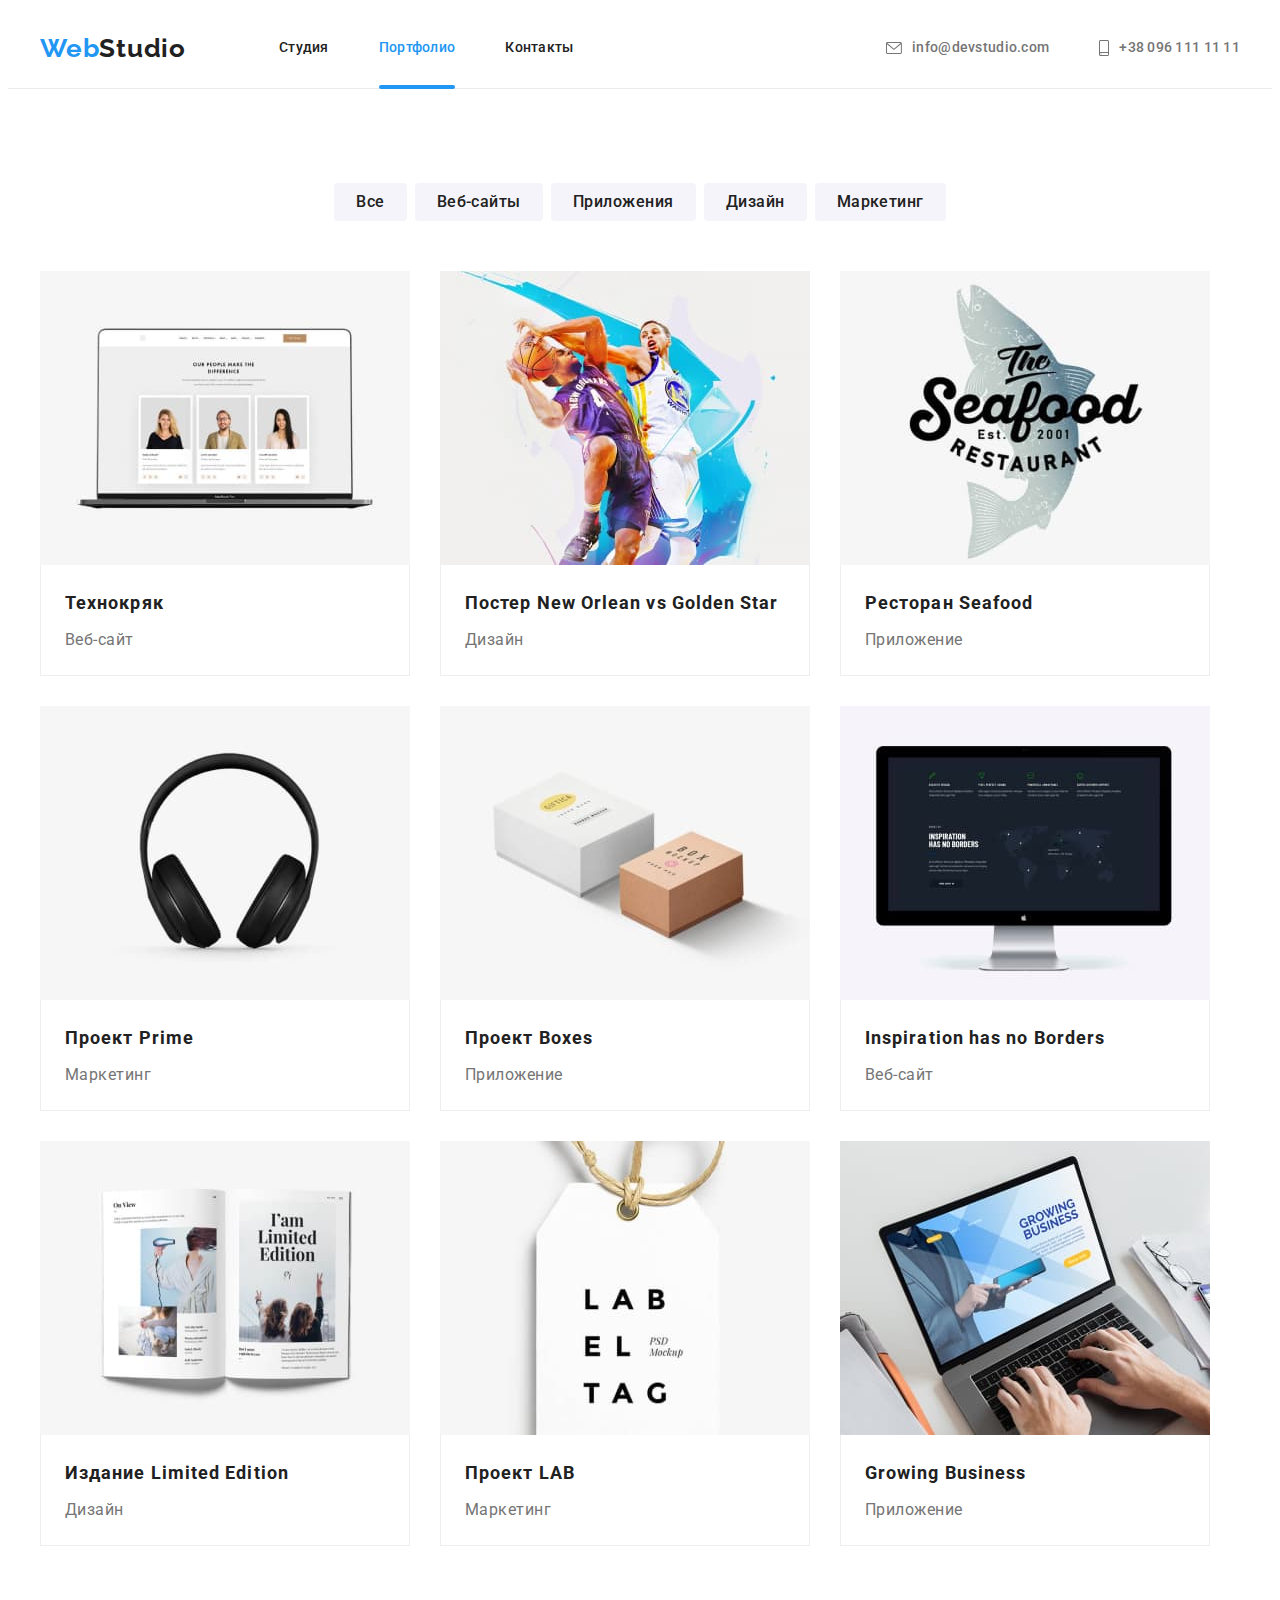
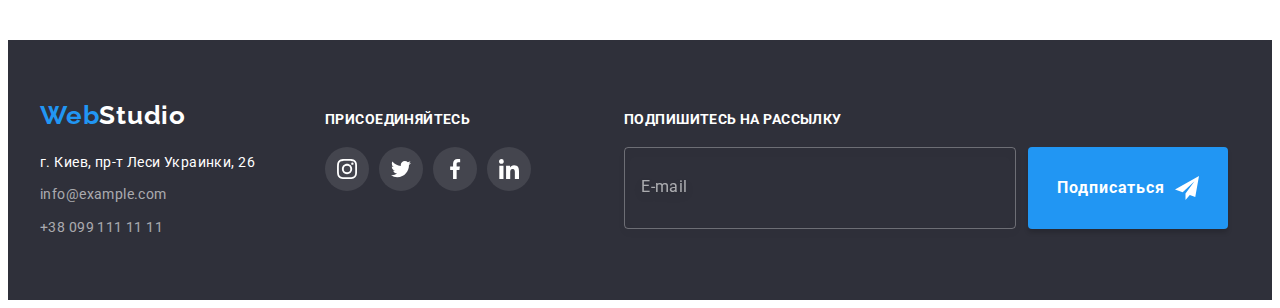
==== portfolio.html @ 4df00606 "скопировал файлы с прошлого проекта" ====
<!DOCTYPE html>
<html lang="ru">
  <head>
    <meta charset="UTF-8" />
    <meta http-equiv="X-UA-Compatible" content="IE=edge" />
    <meta name="viewport" content="width=device-width, initial-scale=1.0" />
    <title>Portfolio</title>
    <link rel="preconnect" href="https://fonts.googleapis.com" />
    <link rel="preconnect" href="https://fonts.gstatic.com" crossorigin />
    <link
      href="https://fonts.googleapis.com/css2?family=Raleway:wght@700&family=Roboto:wght@400;500;700;900&display=swap"
      rel="stylesheet"
    />
    <link
      rel="stylesheet"
      href="https://cdnjs.cloudflare.com/ajax/libs/modern-normalize/1.1.0/modern-normalize.min.css"
      integrity="sha512-wpPYUAdjBVSE4KJnH1VR1HeZfpl1ub8YT/NKx4PuQ5NmX2tKuGu6U/JRp5y+Y8XG2tV+wKQpNHVUX03MfMFn9Q=="
      crossorigin="anonymous"
      referrerpolicy="no-referrer"
    />
    <link rel="stylesheet" href="./css/main.min.css" />
  </head>
  <body>
    <header class="section-header">
      <div class="container section-header__container">
        <a href="./index.html" class="logo logo--prepend"
          ><span class="logo__text--accent">Web</span>Studio</a
        >
        <nav class="site-nav">
          <ul class="navigation">
            <li class="navigation__item">
              <a class="navigation__link" href="./index.html">Студия</a>
            </li>
            <li class="navigation__item">
              <a class="navigation__link navigation__link--current" href="./portfolio.html"
                >Портфолио</a
              >
            </li>
            <li class="navigation__item"><a class="navigation__link" href="">Контакты</a></li>
          </ul>
        </nav>
        <ul class="contacts">
          <li class="contacts__item">
            <a href="mailto:info@devstudio.com" class="contacts__link"
              ><svg class="contacts__mail-icon">
                <use href="./images/icons.svg#icon-mail"></use></svg
              >info@devstudio.com</a
            >
          </li>
          <li class="contacts__item">
            <a href="tel:+380961111111" class="contacts__link"
              ><svg class="contacts__smartphone-icon">
                <use href="./images/icons.svg#icon-smartphone"></use></svg
              >+38 096 111 11 11</a
            >
          </li>
        </ul>
      </div>
    </header>
    <main>
      <section class="section-examples">
        <div class="container">
          <h1 class="title visually-hidden">Примеры работ</h1>
          <ul class="examples-filter">
            <li class="examples-filter__item">
              <button class="examples-filter__button" type="button">Все</button>
            </li>
            <li class="examples-filter__item">
              <button class="examples-filter__button" type="button">Веб-сайты</button>
            </li>
            <li class="examples-filter__item">
              <button class="examples-filter__button" type="button">Приложения</button>
            </li>
            <li class="examples-filter__item">
              <button class="examples-filter__button" type="button">Дизайн</button>
            </li>
            <li class="examples-filter__item">
              <button class="examples-filter__button" type="button">Маркетинг</button>
            </li>
          </ul>
          <ul class="examples">
            <li class="examples__item">
              <a class="examples__link" href=""
                ><div class="examples__thumb">
                  <img
                    src="./images/img1.jpg"
                    alt="Карточки людей на экране ноутбука"
                    width="370"
                    height="294"
                  />
                  <p class="examples__img-text">
                    Технокряк это современная площадка распространения коронавируса. Компании
                    используют эту платформу для цифрового шпионажа и атак на защищённые сервера
                    конкурентов.
                  </p>
                </div>
                <div class="examples__text">
                  <h2 class="examples__name">Технокряк</h2>
                  <p>Веб-сайт</p>
                </div>
              </a>
            </li>
            <li class="examples__item">
              <a class="examples__link" href=""
                ><div class="examples__thumb">
                  <img
                    src="./images/img2.jpg"
                    alt="Баскетболисты в прыжке с мячем"
                    width="370"
                    height="294"
                  />
                  <p class="examples__img-text">
                    Технокряк это современная площадка распространения коронавируса. Компании
                    используют эту платформу для цифрового шпионажа и атак на защищённые сервера
                    конкурентов.
                  </p>
                </div>
                <div class="examples__text">
                  <h2 class="examples__name">Постер New Orlean vs Golden Star</h2>
                  <p>Дизайн</p>
                </div></a
              >
            </li>
            <li class="examples__item">
              <a class="examples__link" href=""
                ><div class="examples__thumb">
                  <img
                    src="./images/img3.jpg"
                    alt="Эмблема магазина в виде рыбы"
                    width="370"
                    height="294"
                  />
                  <p class="examples__img-text">
                    Технокряк это современная площадка распространения коронавируса. Компании
                    используют эту платформу для цифрового шпионажа и атак на защищённые сервера
                    конкурентов.
                  </p>
                </div>
                <div class="examples__text">
                  <h2 class="examples__name">Ресторан Seafood</h2>
                  <p>Приложение</p>
                </div></a
              >
            </li>
            <li class="examples__item">
              <a class="examples__link" href=""
                ><div class="examples__thumb">
                  <img src="./images/img4.jpg" alt="Наушники" width="370" height="294" />
                  <p class="examples__img-text">
                    Технокряк это современная площадка распространения коронавируса. Компании
                    используют эту платформу для цифрового шпионажа и атак на защищённые сервера
                    конкурентов.
                  </p>
                </div>
                <div class="examples__text">
                  <h2 class="examples__name">Проект Prime</h2>
                  <p>Маркетинг</p>
                </div></a
              >
            </li>
            <li class="examples__item">
              <a class="examples__link" href=""
                ><div class="examples__thumb">
                  <img
                    src="./images/img5.jpg"
                    alt="Две коробки с надписями"
                    width="370"
                    height="294"
                  />
                  <p class="examples__img-text">
                    Технокряк это современная площадка распространения коронавируса. Компании
                    используют эту платформу для цифрового шпионажа и атак на защищённые сервера
                    конкурентов.
                  </p>
                </div>
                <div class="examples__text">
                  <h2 class="examples__name">Проект Boxes</h2>
                  <p>Приложение</p>
                </div></a
              >
            </li>
            <li class="examples__item">
              <a class="examples__link" href=""
                ><div class="examples__thumb">
                  <img src="./images/img6.jpg" alt="Монитор компьютера" width="370" height="294" />
                  <p class="examples__img-text">
                    Технокряк это современная площадка распространения коронавируса. Компании
                    используют эту платформу для цифрового шпионажа и атак на защищённые сервера
                    конкурентов.
                  </p>
                </div>
                <div class="examples__text">
                  <h2 class="examples__name">Inspiration has no Borders</h2>
                  <p>Веб-сайт</p>
                </div></a
              >
            </li>
            <li class="examples__item">
              <a class="examples__link" href=""
                ><div class="examples__thumb">
                  <img src="./images/img7.jpg" alt="Развернутая книга" width="370" height="294" />
                  <p class="examples__img-text">
                    Технокряк это современная площадка распространения коронавируса. Компании
                    используют эту платформу для цифрового шпионажа и атак на защищённые сервера
                    конкурентов.
                  </p>
                </div>
                <div class="examples__text">
                  <h2 class="examples__name">Издание Limited Edition</h2>
                  <p>Дизайн</p>
                </div></a
              >
            </li>
            <li class="examples__item">
              <a class="examples__link" href=""
                ><div class="examples__thumb">
                  <img src="./images/img8.jpg" alt="Лейбл с надпьсю" width="370" height="294" />
                  <p class="examples__img-text">
                    Технокряк это современная площадка распространения коронавируса. Компании
                    используют эту платформу для цифрового шпионажа и атак на защищённые сервера
                    конкурентов.
                  </p>
                </div>
                <div class="examples__text">
                  <h2 class="examples__name">Проект LAB</h2>
                  <p>Маркетинг</p>
                </div></a
              >
            </li>
            <li class="examples__item">
              <a class="examples__link" href=""
                ><div class="examples__thumb">
                  <img
                    src="./images/img9.jpg"
                    alt="Ноутбук и руки печатающие"
                    width="370"
                    height="294"
                  />
                  <p class="examples__img-text">
                    Технокряк это современная площадка распространения коронавируса. Компании
                    используют эту платформу для цифрового шпионажа и атак на защищённые сервера
                    конкурентов.
                  </p>
                </div>
                <div class="examples__text">
                  <h2 class="examples__name">Growing Business</h2>
                  <p>Приложение</p>
                </div></a
              >
            </li>
          </ul>
        </div>
      </section>
    </main>
    <footer class="footer">
      <div class="container footer__container">
        <div class="footer__wrap">
          <a href="./index.html" class="logo logo--white"
            ><span class="logo__text--accent">Web</span>Studio</a
          >
          <address>
            <ul class="footer-contacts">
              <li class="footer-contacts__item">
                <a class="footer-contacts__link link footer-contacts__link--white" href=""
                  >г. Киев, пр-т Леси Украинки, 26</a
                >
              </li>
              <li class="footer-contacts__item">
                <a class="footer-contacts__link link" href="mailto:info@example.com"
                  >info@example.com</a
                >
              </li>
              <li class="footer-contacts__item">
                <a class="footer-contacts__link link" href="tel:+380991111111">+38 099 111 11 11</a>
              </li>
            </ul>
          </address>
        </div>
        <div class="footer-join">
          <b class="footer-join__text">Присоединяйтесь</b>
          <div class="footer-join__thumb">
            <a class="footer-join__link" href=""
              ><svg class="footer-join__icon">
                <use href="./images/icons.svg#icon-instagram"></use></svg
            ></a>
            <a class="footer-join__link" href=""
              ><svg class="footer-join__icon">
                <use href="./images/icons.svg#icon-twitter"></use></svg
            ></a>
            <a class="footer-join__link" href=""
              ><svg class="footer-join__icon">
                <use href="./images/icons.svg#icon-facebook"></use></svg
            ></a>
            <a class="footer-join__link" href=""
              ><svg class="footer-join__icon">
                <use href="./images/icons.svg#icon-linkedin"></use></svg
            ></a>
          </div>
        </div>
        <div class="footer-form">
          <b class="footer-form__text">Подпишитесь на рассылку</b>
          <form class="">
            <label class="footer-form__label">
              <input class="footer-form__input" type="email" name="mail" placeholder="E-mail" />
              <button class="footer-form__btn" type="submit">
                Подписаться<svg class="footer-form__icon" width="24" height="24">
                  <use href="./images/icons.svg#icon-send"></use>
                </svg>
              </button>
            </label>
          </form>
        </div>
      </div>
    </footer>
  </body>
</html>
---- css/main.min.css ----
h1,h2,h3,p,ul{margin-top:0;margin-bottom:0}ul{list-style-type:none;padding:0;margin:0}img{display:block}:root{--primaty-text-color: #757575;--secondary-text-color: #212121;--white--text-color: #ffffff;--white-bg-color: #fff;--accent-text-color: #2196f3;--secondary-bg-color: #f5f4fa;--footer-bg-color: #2f303a;--footer-adress-color: rgba(255, 255, 255, 0.6);--hero-bg-color: #c4c4c4;--decoration-color: #afb1b8}body{font-family:Roboto, sans-serif;color:var(--primaty-text-color)}.visually-hidden{position:absolute;width:1px;height:1px;margin:-1px;border:0;padding:0;white-space:nowrap;clip-path:inset(100%);clip:rect(0 0 0 0);overflow:hidden}.container{margin:0 auto;max-width:1200px;padding-left:15px;padding-right:15px}.section-header{border-bottom:1px solid #ececec}.section-header__container{display:flex;align-items:center}.logo{font-family:Raleway, sans-serif;font-weight:700;font-size:26px;line-height:1.19;letter-spacing:0.03em;text-decoration:none;color:var(--secondary-text-color)}.logo--prepend{margin-right:93px}.logo__text--accent{color:var(--accent-text-color)}.link{transition:color 250ms cubic-bezier(0.4, 0, 0.2, 1)}.navigation{display:flex}.navigation__link{display:block;font-weight:500;font-size:14px;line-height:1.14;letter-spacing:0.02em;text-decoration:none;color:var(--secondary-text-color);padding-top:32px;padding-bottom:32px;transition:color 250ms cubic-bezier(0.4, 0, 0.2, 1)}.navigation__link:hover,.navigation__link:focus{color:var(--accent-text-color)}.navigation__link--current{color:var(--accent-text-color);position:relative}.navigation__link--current::after{content:'';position:absolute;bottom:-1px;display:block;width:100%;height:4px;background-color:var(--accent-text-color);border-radius:2px}.navigation__item:not(:last-child){margin-right:50px}.contacts{display:flex;margin-left:auto}.contacts__link{color:var(--primaty-text-color);font-weight:500;font-size:14px;line-height:1.14;letter-spacing:0.02em;text-decoration:none;display:flex;align-items:center;transition:color 250ms cubic-bezier(0.4, 0, 0.2, 1)}.contacts__link:hover,.contacts__link:focus{color:var(--accent-text-color)}.contacts__item:not(:last-child){margin-right:50px}.contacts__mail-icon{width:16px;height:12px;margin-right:10px;fill:currentColor}.contacts__smartphone-icon{width:10px;height:16px;margin-right:10px;fill:currentColor}.section-hero{background-color:var(--hero-bg-color);background-image:linear-gradient(rgba(47,48,58,0.4), rgba(47,48,58,0.4)),url(../images/hero-bg.jpg);background-position:center;background-repeat:no-repeat;padding-top:200px;padding-bottom:200px;text-align:center}.section-hero__title{margin-top:0;margin-bottom:30px;color:var(--white--text-color);font-weight:900;font-size:44px;line-height:1.36;text-align:center;letter-spacing:0.06em;text-transform:uppercase}.section-hero__button{font-family:inherit;cursor:pointer;font-weight:700;font-size:16px;line-height:1.87;letter-spacing:0.06em;color:var(--white--text-color);background-color:var(--accent-text-color);min-width:200px;padding-bottom:10px;padding-top:10px;box-shadow:0px 4px 4px rgba(0,0,0,0.15);border-radius:4px;border:0}.backdrop{position:fixed;top:0;bottom:0;left:0;right:0;background-color:rgba(0,0,0,0.2);transition:opacity 500ms cubic-bezier(0.4, 0, 0.2, 1),visibility 500ms cubic-bezier(0.4, 0, 0.2, 1)}.backdrop--is-hidden{opacity:0;pointer-events:none;visibility:hidden}.backdrop--is-hidden .modal{transform:translate(-50%, -50%) scale(0.7)}.modal{position:absolute;top:50%;left:50%;transform:translate(-50%, -50%) scale(1);padding:40px;width:528px;height:581px;background-color:var(--white-bg-color);box-shadow:0px 1px 3px rgba(0,0,0,0.12),0px 1px 1px rgba(0,0,0,0.14),0px 2px 1px rgba(0,0,0,0.2);border-radius:4px;opacity:1;transition:transform 500ms cubic-bezier(0.4, 0, 0.2, 1)}.modal__button{position:absolute;right:8px;top:8px;display:flex;justify-content:center;align-items:center;padding:0;cursor:pointer;border:1px solid rgba(0,0,0,0.1);border-radius:50%;width:30px;height:30px;background-color:var(--white-bg-color);fill:#000;transition:fill 250ms cubic-bezier(0.4, 0, 0.2, 1)}.modal__button:hover,.modal__button:focus{fill:var(--accent-text-color);outline:0}.modal__title{display:block;font-weight:700;font-size:20px;line-height:1.1;text-align:center;letter-spacing:0.03em;color:var(--secondary-text-color);margin-bottom:12px}.modal-form__label{position:relative;display:block;margin-bottom:10px}.modal-form__text{display:block;margin-bottom:4px;font-size:12px;line-height:1.17;letter-spacing:0.01em}.modal-form__input{padding:12px;padding-left:42px;width:100%;height:40px;border:1px solid rgba(33,33,33,0.2);border-radius:4px;transition:border-color 250ms cubic-bezier(0.4, 0, 0.2, 1)}.modal-form__input:hover,.modal-form__input:focus{border-color:var(--accent-text-color);outline:0}.modal-form__icon{position:absolute;bottom:11px;left:12px;transition:fill 250ms cubic-bezier(0.4, 0, 0.2, 1)}.modal-form__input:hover+.modal-form__icon,.modal-form__input:focus+.modal-form__icon{fill:var(--accent-text-color)}.modal-form__label--append{margin-bottom:20px}.modal-form__textarea{padding:12px 16px;width:100%;height:120px;border:1px solid rgba(33,33,33,0.2);border-radius:4px;resize:none;transition:border-color 250ms cubic-bezier(0.4, 0, 0.2, 1)}.modal-form__textarea:hover,.modal-form__textarea:focus{border-color:var(--accent-text-color);outline:0}.modal-form__textarea::placeholder{font-weight:400;font-size:14px;line-height:1.14;letter-spacing:0.01em;color:rgba(117,117,117,0.5)}.modal-form__checkbox{-webkit-appearance:none;-moz-appearance:none;appearance:none;position:absolute}.modal-form__label-checkbox{display:inline-flex;align-items:center;justify-content:center;margin-bottom:30px}.modal-form__checkbox-icon{fill:var(--white-bg-color);border:2px solid #212121;border-radius:2px;transition:border-color 250ms cubic-bezier(0.4, 0, 0.2, 1),fill 250ms cubic-bezier(0.4, 0, 0.2, 1)}.modal-form__checkbox:focus+.modal-form__checkbox-icon{border-color:var(--accent-text-color);outline:0}.modal-form__checkbox:checked+.modal-form__checkbox-icon{border:0 solid transparent;fill:var(--accent-text-color)}.modal-form__link{color:var(--accent-text-color)}.modal-form__license{font-style:normal;font-weight:normal;font-size:14px;line-height:1.71;letter-spacing:0.03em;margin-left:7px}.modal-form__btn{display:block;text-align:center;font-family:inherit;cursor:pointer;font-weight:700;font-size:16px;line-height:1.87;letter-spacing:0.06em;color:var(--white--text-color);background-color:var(--accent-text-color);min-width:200px;padding-bottom:10px;padding-top:10px;margin:0 auto;box-shadow:0px 4px 4px rgba(0,0,0,0.15);border-radius:4px;border:0;transition:background-color 250ms cubic-bezier(0.4, 0, 0.2, 1)}.modal-form__btn:hover,.modal-form__btn:focus{background-color:#188ce8;outline:0}.section-benefits{padding-top:94px}.benefits{display:flex}.benefits__item{width:270px}.benefits__item:not(:last-child){margin-right:30px}.benefits__thumb{width:270px;height:120px;margin-bottom:30px;background-color:var(--secondary-bg-color);border-radius:4px;display:flex;justify-content:center;align-items:center}.benefits__icon{width:70px;height:70px}.benefits__subtitle{font-weight:700;font-size:14px;line-height:1.14;letter-spacing:0.03em;text-transform:uppercase;color:var(--secondary-text-color);margin-bottom:10px}.benefits__text{font-size:14px;line-height:1.71;letter-spacing:0.03em}.section-about{padding:94px 0}.title{font-weight:700;font-size:36px;line-height:1.17;text-align:center;letter-spacing:0.03em;color:var(--secondary-text-color);margin-bottom:50px}.about{display:flex}.about__item:not(:last-child){margin-right:30px}.about__thumb{position:relative}.about__text-thumb{position:absolute;bottom:0;width:370px;padding-top:27px;padding-bottom:27px;background:rgba(47,48,58,0.8)}.about__text{font-weight:700;font-size:14px;line-height:1.14;text-align:center;letter-spacing:0.03em;text-transform:uppercase;color:var(--white--text-color)}.section-team{background-color:var(--secondary-bg-color);padding:94px 0}.team{display:flex}.team__item{box-shadow:0px 1px 3px rgba(0,0,0,0.12),0px 1px 1px rgba(0,0,0,0.14),0px 2px 1px rgba(0,0,0,0.2);border-radius:0px 0px 4px 4px;background-color:var(--white-bg-color)}.team__item:not(:last-child){margin-right:30px}.team__text{padding-top:30px;padding-bottom:30px}.team__name{font-weight:500;font-size:16px;line-height:1.19;text-align:center;letter-spacing:0.03em;color:var(--secondary-text-color);margin-bottom:10px}.team__position{font-weight:400;font-size:16px;line-height:1.19;text-align:center;letter-spacing:0.03em;margin-bottom:16px}.social{display:flex;justify-content:center;align-items:center}.social__link{display:flex;justify-content:center;align-items:center;width:44px;height:44px;border-radius:50%;fill:var(--decoration-color);transition:background-color 250ms cubic-bezier(0.4, 0, 0.2, 1),fill 250ms cubic-bezier(0.4, 0, 0.2, 1)}.social__link:hover,.social__link:focus{background-color:var(--accent-text-color);fill:var(--white--text-color)}.social__linkk:not(:last-child){margin-right:10px}.social__icon{width:20px;height:20px}.section-clients{padding-top:94px;padding-bottom:94px}.clients{display:flex}.clients__item:not(:last-child){margin-right:30px}.clients__link{display:flex;justify-content:center;align-items:center;width:170px;height:92px;border:1px solid #afb1b8;border-radius:4px;color:var(--decoration-color);transition:color 250ms cubic-bezier(0.4, 0, 0.2, 1),fill 250ms cubic-bezier(0.4, 0, 0.2, 1),border-color 250ms cubic-bezier(0.4, 0, 0.2, 1)}.clients__link:hover,.clients__link:focus{color:var(--accent-text-color);fill:var(--accent-text-color);border-color:var(--accent-text-color)}.clients__icon{fill:currentColor;width:106px;height:60px}.footer{background-color:var(--footer-bg-color);padding:60px 0}.footer__container{display:flex;align-items:baseline}.logo--white{display:block;color:var(--white--text-color);margin-bottom:20px}.footer-contacts__link{font-style:normal;font-size:14px;line-height:1.71;letter-spacing:0.03em;text-decoration:none;color:var(--footer-adress-color)}.footer-contacts__link:hover,.footer-contacts__link:focus{color:var(--accent-text-color)}.footer-contacts__item:not(:last-child){margin-bottom:9px}.footer-contacts__link--white{color:var(--white--text-color)}.footer-join{margin-left:70px;margin-right:93px}.footer-join__text,.footer-form__text{display:block;font-weight:700;font-size:14px;line-height:calc(16 / 14);letter-spacing:0.03em;text-transform:uppercase;color:var(--white--text-color);margin-bottom:20px}.footer-join__thumb{display:flex}.footer-join__icon{width:20px;height:20px}.footer-join__link{display:flex;justify-content:center;align-items:center;width:44px;height:44px;border-radius:50%;background-color:rgba(255,255,255,0.1);fill:var(--white--text-color);transition:background-color 250ms cubic-bezier(0.4, 0, 0.2, 1)}.footer-join__link:hover,.footer-join__link:focus{background-color:var(--accent-text-color)}.footer-join__link:not(:last-child){margin-right:10px}.footer-form__label{display:flex;margin:0}.footer-form__input{display:flex;width:358px;height:50px;padding:15px 16px;border:1px solid rgba(255,255,255,0.3);filter:drop-shadow(0px 4px 4px rgba(0,0,0,0.15));border-radius:4px;background-color:transparent;color:var(--white--text-color)}.footer-form__input::placeholder{font-family:'Roboto';font-style:normal;font-weight:400;font-size:16px;line-height:1.25;letter-spacing:0.03em;color:rgba(255,255,255,0.6)}.footer-form__btn{display:inline-flex;justify-content:center;align-items:center;font-family:inherit;cursor:pointer;font-weight:700;font-size:16px;line-height:1.87;letter-spacing:0.06em;color:var(--white--text-color);background-color:var(--accent-text-color);min-width:200px;padding-bottom:10px;padding-top:10px;margin-left:12px;box-shadow:0px 4px 4px rgba(0,0,0,0.15);border-radius:4px;border:0}.footer-form__icon{margin-left:10px}.section-examples{padding-top:94px;padding-bottom:94px}.examples-filter{display:flex;justify-content:center;margin-bottom:50px}.examples-filter__item:not(:last-child){margin-right:8px}.examples-filter__button{font-family:inherit;font-weight:500;font-size:16px;line-height:1.62;text-align:center;letter-spacing:0.03em;cursor:pointer;color:var(--secondary-text-color);background-color:var(--secondary-bg-color);padding:6px 22px;border-radius:4px;border:0;transition:background-color 250ms cubic-bezier(0.4, 0, 0.2, 1),color 250ms cubic-bezier(0.4, 0, 0.2, 1),box-shadow 250ms cubic-bezier(0.4, 0, 0.2, 1)}.examples-filter__button:hover,.examples-filter__button:focus{color:var(--white--text-color);background-color:var(--accent-text-color);box-shadow:0px 3px 1px rgba(0,0,0,0.1),0px 1px 2px rgba(0,0,0,0.08),0px 2px 2px rgba(0,0,0,0.12);border-radius:4px}.examples{display:flex;flex-wrap:wrap}.examples__item{margin-right:30px;margin-bottom:30px;transition:box-shadow 250ms cubic-bezier(0.4, 0, 0.2, 1)}.examples__item:hover{box-shadow:0px 1px 1px rgba(0,0,0,0.12),0px 4px 4px rgba(0,0,0,0.06),1px 4px 6px rgba(0,0,0,0.16)}.examples__item:nth-child(3n){margin-right:0}.examples__item:nth-last-child(-n+3){margin-bottom:0}.examples__link{font-size:16px;line-height:1.87;letter-spacing:0.03em;text-decoration:none;color:var(--primaty-text-color)}.examples__thumb{position:relative;overflow:hidden}.examples__img-text{position:absolute;top:0;bottom:0;transform:translateY(100%);transition:transform 250ms cubic-bezier(0.4, 0, 0.2, 1);padding:63px 24px;font-size:18px;line-height:1.56;color:var(--white--text-color);letter-spacing:0.03em;width:370px;background-color:rgba(33,150,243,0.9)}.examples__item:hover .examples__img-text{transform:translateY(0)}.examples__text{padding-top:20px;padding-bottom:20px;padding-left:24px;padding-right:24px;border-right:1px solid #eeeeee;border-left:1px solid #eeeeee;border-bottom:1px solid #eeeeee}.examples__name{font-weight:700;font-size:18px;line-height:2;letter-spacing:0.06em;color:var(--secondary-text-color);margin-bottom:4px}
/*# sourceMappingURL=main.min.css.map */
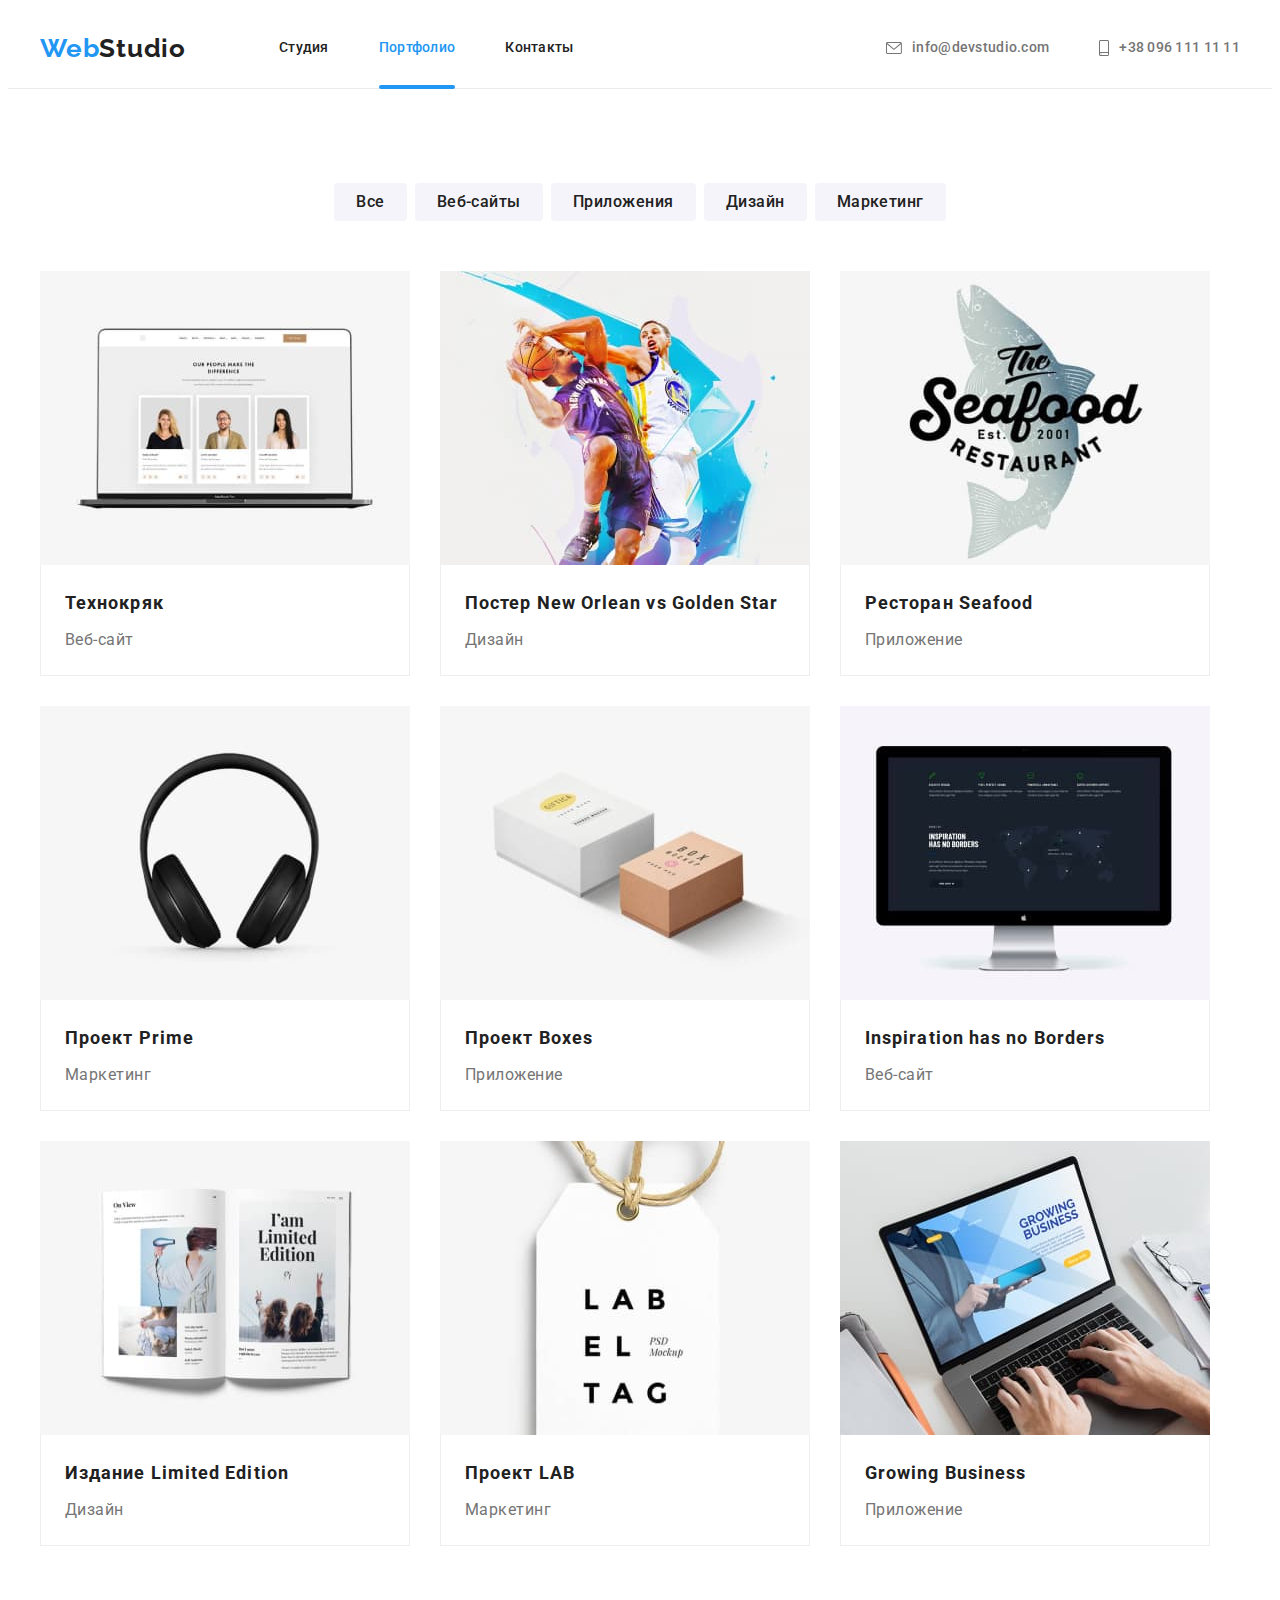
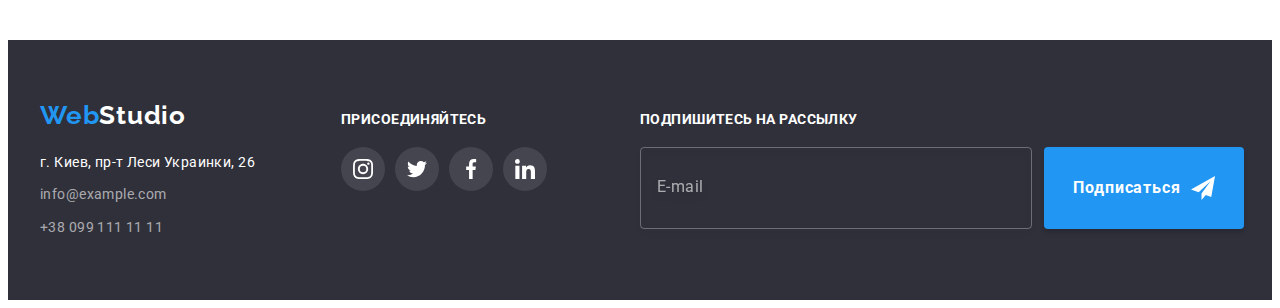
==== commit c3e611d9: "сделал первую часть дз БЕЗ картинок" ====
--- a/portfolio.html
+++ b/portfolio.html
@@ -26,35 +26,59 @@
         <a href="./index.html" class="logo logo--prepend"
           ><span class="logo__text--accent">Web</span>Studio</a
         >
-        <nav class="site-nav">
-          <ul class="navigation">
-            <li class="navigation__item">
-              <a class="navigation__link" href="./index.html">Студия</a>
-            </li>
-            <li class="navigation__item">
-              <a class="navigation__link navigation__link--current" href="./portfolio.html"
-                >Портфолио</a
-              >
-            </li>
-            <li class="navigation__item"><a class="navigation__link" href="">Контакты</a></li>
+        <button
+          class="menu-button"
+          type="button"
+          aria-expanded="false"
+          aria-controls="site-nav-wrap"
+          data-menu-button
+        >
+          <svg width="40" height="40" aria-label="Переключатель мобильного меню">
+            <use class="icon-cross" href="./images/icons.svg#icon-cross"></use>
+            <use class="icon-menu" href="./images/icons.svg#icon-menu"></use>
+          </svg>
+        </button>
+        <div class="site-nav-wrap" id="site-nav-wrap" data-menu>
+          <!-- <div class="menu-container"> -->
+          <nav class="site-nav">
+            <ul class="navigation">
+              <li class="navigation__item">
+                <a class="navigation__link" href="./index.html">Студия</a>
+              </li>
+              <li class="navigation__item">
+                <a class="navigation__link navigation__link--current" href="./portfolio.html"
+                  >Портфолио</a
+                >
+              </li>
+              <li class="navigation__item"><a class="navigation__link" href="">Контакты</a></li>
+            </ul>
+          </nav>
+          <ul class="contacts">
+            <li class="contacts__item">
+              <a href="mailto:info@devstudio.com" class="contacts__link"
+                ><svg class="contacts__mail-icon">
+                  <use href="./images/icons.svg#icon-mail"></use></svg
+                >info@devstudio.com</a
+              >
+            </li>
+            <li class="contacts__item">
+              <a href="tel:+380961111111" class="contacts__link contacts__link--accent"
+                ><svg class="contacts__smartphone-icon">
+                  <use href="./images/icons.svg#icon-smartphone"></use></svg
+                >+38 096 111 11 11</a
+              >
+            </li>
           </ul>
-        </nav>
-        <ul class="contacts">
-          <li class="contacts__item">
-            <a href="mailto:info@devstudio.com" class="contacts__link"
-              ><svg class="contacts__mail-icon">
-                <use href="./images/icons.svg#icon-mail"></use></svg
-              >info@devstudio.com</a
-            >
-          </li>
-          <li class="contacts__item">
-            <a href="tel:+380961111111" class="contacts__link"
-              ><svg class="contacts__smartphone-icon">
-                <use href="./images/icons.svg#icon-smartphone"></use></svg
-              >+38 096 111 11 11</a
-            >
-          </li>
-        </ul>
+          <ul class="header-social">
+            <li class="header-social__item">
+              <a class="header-social__link" href="">Instagram</a>
+            </li>
+            <li class="header-social__item"><a class="header-social__link" href="">Twitter</a></li>
+            <li class="header-social__item"><a class="header-social__link" href="">Facebook</a></li>
+            <li class="header-social__item"><a class="header-social__link" href="">LinkedIn</a></li>
+          </ul>
+          <!-- </div> -->
+        </div>
       </div>
     </header>
     <main>
@@ -254,47 +278,51 @@
     </main>
     <footer class="footer">
       <div class="container footer__container">
-        <div class="footer__wrap">
-          <a href="./index.html" class="logo logo--white"
-            ><span class="logo__text--accent">Web</span>Studio</a
-          >
-          <address>
-            <ul class="footer-contacts">
-              <li class="footer-contacts__item">
-                <a class="footer-contacts__link link footer-contacts__link--white" href=""
-                  >г. Киев, пр-т Леси Украинки, 26</a
-                >
-              </li>
-              <li class="footer-contacts__item">
-                <a class="footer-contacts__link link" href="mailto:info@example.com"
-                  >info@example.com</a
-                >
-              </li>
-              <li class="footer-contacts__item">
-                <a class="footer-contacts__link link" href="tel:+380991111111">+38 099 111 11 11</a>
-              </li>
-            </ul>
-          </address>
-        </div>
-        <div class="footer-join">
-          <b class="footer-join__text">Присоединяйтесь</b>
-          <div class="footer-join__thumb">
-            <a class="footer-join__link" href=""
-              ><svg class="footer-join__icon">
-                <use href="./images/icons.svg#icon-instagram"></use></svg
-            ></a>
-            <a class="footer-join__link" href=""
-              ><svg class="footer-join__icon">
-                <use href="./images/icons.svg#icon-twitter"></use></svg
-            ></a>
-            <a class="footer-join__link" href=""
-              ><svg class="footer-join__icon">
-                <use href="./images/icons.svg#icon-facebook"></use></svg
-            ></a>
-            <a class="footer-join__link" href=""
-              ><svg class="footer-join__icon">
-                <use href="./images/icons.svg#icon-linkedin"></use></svg
-            ></a>
+        <div class="footer__block">
+          <div class="footer__wrap">
+            <a href="./index.html" class="logo logo--white"
+              ><span class="logo__text--accent">Web</span>Studio</a
+            >
+            <address>
+              <ul class="footer-contacts">
+                <li class="footer-contacts__item">
+                  <a class="footer-contacts__link link footer-contacts__link--white" href=""
+                    >г. Киев, пр-т Леси Украинки, 26</a
+                  >
+                </li>
+                <li class="footer-contacts__item">
+                  <a class="footer-contacts__link link" href="mailto:info@example.com"
+                    >info@example.com</a
+                  >
+                </li>
+                <li class="footer-contacts__item">
+                  <a class="footer-contacts__link link" href="tel:+380991111111"
+                    >+38 099 111 11 11</a
+                  >
+                </li>
+              </ul>
+            </address>
+          </div>
+          <div class="footer-join">
+            <b class="footer-join__text">Присоединяйтесь</b>
+            <div class="footer-join__thumb">
+              <a class="footer-join__link" href=""
+                ><svg class="footer-join__icon">
+                  <use href="./images/icons.svg#icon-instagram"></use></svg
+              ></a>
+              <a class="footer-join__link" href=""
+                ><svg class="footer-join__icon">
+                  <use href="./images/icons.svg#icon-twitter"></use></svg
+              ></a>
+              <a class="footer-join__link" href=""
+                ><svg class="footer-join__icon">
+                  <use href="./images/icons.svg#icon-facebook"></use></svg
+              ></a>
+              <a class="footer-join__link" href=""
+                ><svg class="footer-join__icon">
+                  <use href="./images/icons.svg#icon-linkedin"></use></svg
+              ></a>
+            </div>
           </div>
         </div>
         <div class="footer-form">
@@ -312,5 +340,6 @@
         </div>
       </div>
     </footer>
+    <script src="./js/mobile-menu.js"></script>
   </body>
 </html>
--- a/css/main.min.css
+++ b/css/main.min.css
@@ -1,2 +1,2 @@
-h1,h2,h3,p,ul{margin-top:0;margin-bottom:0}ul{list-style-type:none;padding:0;margin:0}img{display:block}:root{--primaty-text-color: #757575;--secondary-text-color: #212121;--white--text-color: #ffffff;--white-bg-color: #fff;--accent-text-color: #2196f3;--secondary-bg-color: #f5f4fa;--footer-bg-color: #2f303a;--footer-adress-color: rgba(255, 255, 255, 0.6);--hero-bg-color: #c4c4c4;--decoration-color: #afb1b8}body{font-family:Roboto, sans-serif;color:var(--primaty-text-color)}.visually-hidden{position:absolute;width:1px;height:1px;margin:-1px;border:0;padding:0;white-space:nowrap;clip-path:inset(100%);clip:rect(0 0 0 0);overflow:hidden}.container{margin:0 auto;max-width:1200px;padding-left:15px;padding-right:15px}.section-header{border-bottom:1px solid #ececec}.section-header__container{display:flex;align-items:center}.logo{font-family:Raleway, sans-serif;font-weight:700;font-size:26px;line-height:1.19;letter-spacing:0.03em;text-decoration:none;color:var(--secondary-text-color)}.logo--prepend{margin-right:93px}.logo__text--accent{color:var(--accent-text-color)}.link{transition:color 250ms cubic-bezier(0.4, 0, 0.2, 1)}.navigation{display:flex}.navigation__link{display:block;font-weight:500;font-size:14px;line-height:1.14;letter-spacing:0.02em;text-decoration:none;color:var(--secondary-text-color);padding-top:32px;padding-bottom:32px;transition:color 250ms cubic-bezier(0.4, 0, 0.2, 1)}.navigation__link:hover,.navigation__link:focus{color:var(--accent-text-color)}.navigation__link--current{color:var(--accent-text-color);position:relative}.navigation__link--current::after{content:'';position:absolute;bottom:-1px;display:block;width:100%;height:4px;background-color:var(--accent-text-color);border-radius:2px}.navigation__item:not(:last-child){margin-right:50px}.contacts{display:flex;margin-left:auto}.contacts__link{color:var(--primaty-text-color);font-weight:500;font-size:14px;line-height:1.14;letter-spacing:0.02em;text-decoration:none;display:flex;align-items:center;transition:color 250ms cubic-bezier(0.4, 0, 0.2, 1)}.contacts__link:hover,.contacts__link:focus{color:var(--accent-text-color)}.contacts__item:not(:last-child){margin-right:50px}.contacts__mail-icon{width:16px;height:12px;margin-right:10px;fill:currentColor}.contacts__smartphone-icon{width:10px;height:16px;margin-right:10px;fill:currentColor}.section-hero{background-color:var(--hero-bg-color);background-image:linear-gradient(rgba(47,48,58,0.4), rgba(47,48,58,0.4)),url(../images/hero-bg.jpg);background-position:center;background-repeat:no-repeat;padding-top:200px;padding-bottom:200px;text-align:center}.section-hero__title{margin-top:0;margin-bottom:30px;color:var(--white--text-color);font-weight:900;font-size:44px;line-height:1.36;text-align:center;letter-spacing:0.06em;text-transform:uppercase}.section-hero__button{font-family:inherit;cursor:pointer;font-weight:700;font-size:16px;line-height:1.87;letter-spacing:0.06em;color:var(--white--text-color);background-color:var(--accent-text-color);min-width:200px;padding-bottom:10px;padding-top:10px;box-shadow:0px 4px 4px rgba(0,0,0,0.15);border-radius:4px;border:0}.backdrop{position:fixed;top:0;bottom:0;left:0;right:0;background-color:rgba(0,0,0,0.2);transition:opacity 500ms cubic-bezier(0.4, 0, 0.2, 1),visibility 500ms cubic-bezier(0.4, 0, 0.2, 1)}.backdrop--is-hidden{opacity:0;pointer-events:none;visibility:hidden}.backdrop--is-hidden .modal{transform:translate(-50%, -50%) scale(0.7)}.modal{position:absolute;top:50%;left:50%;transform:translate(-50%, -50%) scale(1);padding:40px;width:528px;height:581px;background-color:var(--white-bg-color);box-shadow:0px 1px 3px rgba(0,0,0,0.12),0px 1px 1px rgba(0,0,0,0.14),0px 2px 1px rgba(0,0,0,0.2);border-radius:4px;opacity:1;transition:transform 500ms cubic-bezier(0.4, 0, 0.2, 1)}.modal__button{position:absolute;right:8px;top:8px;display:flex;justify-content:center;align-items:center;padding:0;cursor:pointer;border:1px solid rgba(0,0,0,0.1);border-radius:50%;width:30px;height:30px;background-color:var(--white-bg-color);fill:#000;transition:fill 250ms cubic-bezier(0.4, 0, 0.2, 1)}.modal__button:hover,.modal__button:focus{fill:var(--accent-text-color);outline:0}.modal__title{display:block;font-weight:700;font-size:20px;line-height:1.1;text-align:center;letter-spacing:0.03em;color:var(--secondary-text-color);margin-bottom:12px}.modal-form__label{position:relative;display:block;margin-bottom:10px}.modal-form__text{display:block;margin-bottom:4px;font-size:12px;line-height:1.17;letter-spacing:0.01em}.modal-form__input{padding:12px;padding-left:42px;width:100%;height:40px;border:1px solid rgba(33,33,33,0.2);border-radius:4px;transition:border-color 250ms cubic-bezier(0.4, 0, 0.2, 1)}.modal-form__input:hover,.modal-form__input:focus{border-color:var(--accent-text-color);outline:0}.modal-form__icon{position:absolute;bottom:11px;left:12px;transition:fill 250ms cubic-bezier(0.4, 0, 0.2, 1)}.modal-form__input:hover+.modal-form__icon,.modal-form__input:focus+.modal-form__icon{fill:var(--accent-text-color)}.modal-form__label--append{margin-bottom:20px}.modal-form__textarea{padding:12px 16px;width:100%;height:120px;border:1px solid rgba(33,33,33,0.2);border-radius:4px;resize:none;transition:border-color 250ms cubic-bezier(0.4, 0, 0.2, 1)}.modal-form__textarea:hover,.modal-form__textarea:focus{border-color:var(--accent-text-color);outline:0}.modal-form__textarea::placeholder{font-weight:400;font-size:14px;line-height:1.14;letter-spacing:0.01em;color:rgba(117,117,117,0.5)}.modal-form__checkbox{-webkit-appearance:none;-moz-appearance:none;appearance:none;position:absolute}.modal-form__label-checkbox{display:inline-flex;align-items:center;justify-content:center;margin-bottom:30px}.modal-form__checkbox-icon{fill:var(--white-bg-color);border:2px solid #212121;border-radius:2px;transition:border-color 250ms cubic-bezier(0.4, 0, 0.2, 1),fill 250ms cubic-bezier(0.4, 0, 0.2, 1)}.modal-form__checkbox:focus+.modal-form__checkbox-icon{border-color:var(--accent-text-color);outline:0}.modal-form__checkbox:checked+.modal-form__checkbox-icon{border:0 solid transparent;fill:var(--accent-text-color)}.modal-form__link{color:var(--accent-text-color)}.modal-form__license{font-style:normal;font-weight:normal;font-size:14px;line-height:1.71;letter-spacing:0.03em;margin-left:7px}.modal-form__btn{display:block;text-align:center;font-family:inherit;cursor:pointer;font-weight:700;font-size:16px;line-height:1.87;letter-spacing:0.06em;color:var(--white--text-color);background-color:var(--accent-text-color);min-width:200px;padding-bottom:10px;padding-top:10px;margin:0 auto;box-shadow:0px 4px 4px rgba(0,0,0,0.15);border-radius:4px;border:0;transition:background-color 250ms cubic-bezier(0.4, 0, 0.2, 1)}.modal-form__btn:hover,.modal-form__btn:focus{background-color:#188ce8;outline:0}.section-benefits{padding-top:94px}.benefits{display:flex}.benefits__item{width:270px}.benefits__item:not(:last-child){margin-right:30px}.benefits__thumb{width:270px;height:120px;margin-bottom:30px;background-color:var(--secondary-bg-color);border-radius:4px;display:flex;justify-content:center;align-items:center}.benefits__icon{width:70px;height:70px}.benefits__subtitle{font-weight:700;font-size:14px;line-height:1.14;letter-spacing:0.03em;text-transform:uppercase;color:var(--secondary-text-color);margin-bottom:10px}.benefits__text{font-size:14px;line-height:1.71;letter-spacing:0.03em}.section-about{padding:94px 0}.title{font-weight:700;font-size:36px;line-height:1.17;text-align:center;letter-spacing:0.03em;color:var(--secondary-text-color);margin-bottom:50px}.about{display:flex}.about__item:not(:last-child){margin-right:30px}.about__thumb{position:relative}.about__text-thumb{position:absolute;bottom:0;width:370px;padding-top:27px;padding-bottom:27px;background:rgba(47,48,58,0.8)}.about__text{font-weight:700;font-size:14px;line-height:1.14;text-align:center;letter-spacing:0.03em;text-transform:uppercase;color:var(--white--text-color)}.section-team{background-color:var(--secondary-bg-color);padding:94px 0}.team{display:flex}.team__item{box-shadow:0px 1px 3px rgba(0,0,0,0.12),0px 1px 1px rgba(0,0,0,0.14),0px 2px 1px rgba(0,0,0,0.2);border-radius:0px 0px 4px 4px;background-color:var(--white-bg-color)}.team__item:not(:last-child){margin-right:30px}.team__text{padding-top:30px;padding-bottom:30px}.team__name{font-weight:500;font-size:16px;line-height:1.19;text-align:center;letter-spacing:0.03em;color:var(--secondary-text-color);margin-bottom:10px}.team__position{font-weight:400;font-size:16px;line-height:1.19;text-align:center;letter-spacing:0.03em;margin-bottom:16px}.social{display:flex;justify-content:center;align-items:center}.social__link{display:flex;justify-content:center;align-items:center;width:44px;height:44px;border-radius:50%;fill:var(--decoration-color);transition:background-color 250ms cubic-bezier(0.4, 0, 0.2, 1),fill 250ms cubic-bezier(0.4, 0, 0.2, 1)}.social__link:hover,.social__link:focus{background-color:var(--accent-text-color);fill:var(--white--text-color)}.social__linkk:not(:last-child){margin-right:10px}.social__icon{width:20px;height:20px}.section-clients{padding-top:94px;padding-bottom:94px}.clients{display:flex}.clients__item:not(:last-child){margin-right:30px}.clients__link{display:flex;justify-content:center;align-items:center;width:170px;height:92px;border:1px solid #afb1b8;border-radius:4px;color:var(--decoration-color);transition:color 250ms cubic-bezier(0.4, 0, 0.2, 1),fill 250ms cubic-bezier(0.4, 0, 0.2, 1),border-color 250ms cubic-bezier(0.4, 0, 0.2, 1)}.clients__link:hover,.clients__link:focus{color:var(--accent-text-color);fill:var(--accent-text-color);border-color:var(--accent-text-color)}.clients__icon{fill:currentColor;width:106px;height:60px}.footer{background-color:var(--footer-bg-color);padding:60px 0}.footer__container{display:flex;align-items:baseline}.logo--white{display:block;color:var(--white--text-color);margin-bottom:20px}.footer-contacts__link{font-style:normal;font-size:14px;line-height:1.71;letter-spacing:0.03em;text-decoration:none;color:var(--footer-adress-color)}.footer-contacts__link:hover,.footer-contacts__link:focus{color:var(--accent-text-color)}.footer-contacts__item:not(:last-child){margin-bottom:9px}.footer-contacts__link--white{color:var(--white--text-color)}.footer-join{margin-left:70px;margin-right:93px}.footer-join__text,.footer-form__text{display:block;font-weight:700;font-size:14px;line-height:calc(16 / 14);letter-spacing:0.03em;text-transform:uppercase;color:var(--white--text-color);margin-bottom:20px}.footer-join__thumb{display:flex}.footer-join__icon{width:20px;height:20px}.footer-join__link{display:flex;justify-content:center;align-items:center;width:44px;height:44px;border-radius:50%;background-color:rgba(255,255,255,0.1);fill:var(--white--text-color);transition:background-color 250ms cubic-bezier(0.4, 0, 0.2, 1)}.footer-join__link:hover,.footer-join__link:focus{background-color:var(--accent-text-color)}.footer-join__link:not(:last-child){margin-right:10px}.footer-form__label{display:flex;margin:0}.footer-form__input{display:flex;width:358px;height:50px;padding:15px 16px;border:1px solid rgba(255,255,255,0.3);filter:drop-shadow(0px 4px 4px rgba(0,0,0,0.15));border-radius:4px;background-color:transparent;color:var(--white--text-color)}.footer-form__input::placeholder{font-family:'Roboto';font-style:normal;font-weight:400;font-size:16px;line-height:1.25;letter-spacing:0.03em;color:rgba(255,255,255,0.6)}.footer-form__btn{display:inline-flex;justify-content:center;align-items:center;font-family:inherit;cursor:pointer;font-weight:700;font-size:16px;line-height:1.87;letter-spacing:0.06em;color:var(--white--text-color);background-color:var(--accent-text-color);min-width:200px;padding-bottom:10px;padding-top:10px;margin-left:12px;box-shadow:0px 4px 4px rgba(0,0,0,0.15);border-radius:4px;border:0}.footer-form__icon{margin-left:10px}.section-examples{padding-top:94px;padding-bottom:94px}.examples-filter{display:flex;justify-content:center;margin-bottom:50px}.examples-filter__item:not(:last-child){margin-right:8px}.examples-filter__button{font-family:inherit;font-weight:500;font-size:16px;line-height:1.62;text-align:center;letter-spacing:0.03em;cursor:pointer;color:var(--secondary-text-color);background-color:var(--secondary-bg-color);padding:6px 22px;border-radius:4px;border:0;transition:background-color 250ms cubic-bezier(0.4, 0, 0.2, 1),color 250ms cubic-bezier(0.4, 0, 0.2, 1),box-shadow 250ms cubic-bezier(0.4, 0, 0.2, 1)}.examples-filter__button:hover,.examples-filter__button:focus{color:var(--white--text-color);background-color:var(--accent-text-color);box-shadow:0px 3px 1px rgba(0,0,0,0.1),0px 1px 2px rgba(0,0,0,0.08),0px 2px 2px rgba(0,0,0,0.12);border-radius:4px}.examples{display:flex;flex-wrap:wrap}.examples__item{margin-right:30px;margin-bottom:30px;transition:box-shadow 250ms cubic-bezier(0.4, 0, 0.2, 1)}.examples__item:hover{box-shadow:0px 1px 1px rgba(0,0,0,0.12),0px 4px 4px rgba(0,0,0,0.06),1px 4px 6px rgba(0,0,0,0.16)}.examples__item:nth-child(3n){margin-right:0}.examples__item:nth-last-child(-n+3){margin-bottom:0}.examples__link{font-size:16px;line-height:1.87;letter-spacing:0.03em;text-decoration:none;color:var(--primaty-text-color)}.examples__thumb{position:relative;overflow:hidden}.examples__img-text{position:absolute;top:0;bottom:0;transform:translateY(100%);transition:transform 250ms cubic-bezier(0.4, 0, 0.2, 1);padding:63px 24px;font-size:18px;line-height:1.56;color:var(--white--text-color);letter-spacing:0.03em;width:370px;background-color:rgba(33,150,243,0.9)}.examples__item:hover .examples__img-text{transform:translateY(0)}.examples__text{padding-top:20px;padding-bottom:20px;padding-left:24px;padding-right:24px;border-right:1px solid #eeeeee;border-left:1px solid #eeeeee;border-bottom:1px solid #eeeeee}.examples__name{font-weight:700;font-size:18px;line-height:2;letter-spacing:0.06em;color:var(--secondary-text-color);margin-bottom:4px}
+h1,h2,h3,p,ul{margin-top:0;margin-bottom:0}ul{list-style-type:none;padding:0;margin:0}img{display:block}:root{--primaty-text-color: #757575;--secondary-text-color: #212121;--white--text-color: #ffffff;--white-bg-color: #fff;--accent-text-color: #2196f3;--secondary-bg-color: #f5f4fa;--footer-bg-color: #2f303a;--footer-adress-color: rgba(255, 255, 255, 0.6);--hero-bg-color: #c4c4c4;--decoration-color: #afb1b8}body{font-family:Roboto, sans-serif;color:var(--primaty-text-color)}.visually-hidden{position:absolute;width:1px;height:1px;margin:-1px;border:0;padding:0;white-space:nowrap;clip-path:inset(100%);clip:rect(0 0 0 0);overflow:hidden}.container{margin:0 auto;width:100%;padding-left:15px;padding-right:15px}@media screen and (min-width: 480px){.container{width:480px}}@media screen and (min-width: 768px){.container{width:768px}}@media screen and (min-width: 1200px){.container{width:1200px}}.section-header{position:relative;border-bottom:1px solid #ececec;padding:10px 0}@media screen and (min-width: 768px){.section-header{padding:0}}@media screen and (min-width: 1200px){.section-header{padding:0}}.section-header__container{display:flex;align-items:center}@media screen and (max-width: 767px){.section-header__container{justify-content:space-between}}.logo{font-family:Raleway, sans-serif;font-weight:700;font-size:24px;line-height:calc(28 / 24);letter-spacing:0.03em;text-decoration:none;color:var(--secondary-text-color)}@media screen and (min-width: 1200px){.logo{font-size:26px;line-height:1.19}}.logo--prepend{margin-right:93px}.logo__text--accent{color:var(--accent-text-color)}.link{transition:color 250ms cubic-bezier(0.4, 0, 0.2, 1)}.menu-button{display:none}@media screen and (max-width: 767px){.menu-button{position:relative;z-index:999;display:inline-flex;padding:0;margin:0;border:none;background-color:transparent}}.menu-button .icon-cross{display:none}.menu-button.is-open .icon-cross{display:block}.menu-button.is-open .icon-menu{display:none}.menu-button:hover .icon-cross,.menu-button:hover .icon-menu,.menu-button:focus .icon-cross,.menu-button:focus .icon-menu{fill:var(--accent-text-color)}@media screen and (max-width: 767px){.site-nav-wrap{display:none;position:absolute;z-index:5;top:0;left:0;height:100vh;width:100%;padding:48px 40px;background-color:#fff}.site-nav-wrap.is-open{display:flex;flex-direction:column}}@media screen and (min-width: 768px){.site-nav-wrap{display:flex;flex-grow:1;justify-content:space-between;align-items:center}}@media screen and (min-width: 768px){.navigation{display:flex}}@media screen and (max-width: 767px){.navigation__item:not(:last-child){margin-bottom:32px}}@media screen and (min-width: 768px){.navigation__item:not(:last-child){margin-right:50px}}.navigation__link{font-weight:500;font-size:40px;line-height:1.17;text-align:center;text-decoration:none;letter-spacing:0.02em;color:var(--secondary-text-color)}@media screen and (min-width: 768px){.navigation__link{display:block;font-size:14px;line-height:1.14;padding-top:32px;padding-bottom:32px;transition:color 250ms cubic-bezier(0.4, 0, 0.2, 1)}.navigation__link:hover,.navigation__link:focus{color:var(--accent-text-color)}}.navigation__link--current{color:var(--accent-text-color);position:relative}@media screen and (min-width: 768px){.navigation__link--current::after{content:'';position:absolute;bottom:-1px;display:block;width:100%;height:4px;background-color:var(--accent-text-color);border-radius:2px}}@media screen and (max-width: 767px){.contacts{display:flex;flex-direction:column-reverse;margin-bottom:64px;margin-top:auto}}@media screen and (min-width: 768px){.contacts{margin-left:auto}}@media screen and (min-width: 1200px){.contacts{display:flex;margin-left:0}}.contacts__link{font-style:normal;font-weight:500;font-size:24px;line-height:1.17;letter-spacing:0.02em;text-decoration:none;color:var(--primaty-text-color)}.contacts__link--accent{font-size:34px;line-height:1.18;color:var(--accent-text-color)}@media screen and (min-width: 768px){.contacts__link{color:var(--primaty-text-color);font-size:12px;line-height:calc(14 / 12);letter-spacing:0.02em;display:flex;align-items:center;transition:color 250ms cubic-bezier(0.4, 0, 0.2, 1)}.contacts__link:hover,.contacts__link:focus{color:var(--accent-text-color)}}@media screen and (min-width: 1200px){.contacts__link{font-size:14px;line-height:1.14}}@media screen and (max-width: 767px){.contacts__item:not(:first-child){margin-bottom:32px}}@media screen and (min-width: 768px){.contacts__item:not(:last-child){margin-bottom:10px}}@media screen and (min-width: 1200px){.contacts__item:not(:last-child){margin-right:50px;margin-bottom:0}}.contacts__mail-icon{width:16px;height:12px;margin-right:10px;fill:currentColor}@media screen and (max-width: 767px){.contacts__mail-icon{display:none}}.contacts__smartphone-icon{width:10px;height:16px;margin-right:10px;fill:currentColor}@media screen and (max-width: 767px){.contacts__smartphone-icon{display:none}}.header-social{display:none}@media screen and (max-width: 767px){.header-social{display:flex;flex-wrap:wrap}.header-social__item:not(:last-child){margin-right:20px}.header-social__link{font-weight:500;font-size:18px;line-height:1.22;text-decoration:none;letter-spacing:0.02em;color:var(--accent-text-color)}}.section-hero{background-color:var(--hero-bg-color);background-image:linear-gradient(rgba(47,48,58,0.4), rgba(47,48,58,0.4)),url(../images/hero-bg.jpg);background-position:center;background-repeat:no-repeat;background-size:cover;padding-top:118px;padding-bottom:118px;text-align:center}@media screen and (min-width: 1200px){.section-hero{padding-top:200px;padding-bottom:200px;background-position:center;background-repeat:no-repeat}}.section-hero__title{margin-top:0;margin-bottom:30px;color:var(--white--text-color);font-weight:900;font-size:26px;line-height:1.62;text-align:center;letter-spacing:0.06em;text-transform:uppercase}@media screen and (min-width: 1200px){.section-hero__title{font-size:44px;line-height:1.36}}.section-hero__button{font-family:inherit;cursor:pointer;font-weight:700;font-size:16px;line-height:1.87;letter-spacing:0.06em;color:var(--white--text-color);background-color:var(--accent-text-color);min-width:200px;padding-bottom:10px;padding-top:10px;box-shadow:0px 4px 4px rgba(0,0,0,0.15);border-radius:4px;border:0}.backdrop{position:fixed;top:0;bottom:0;left:0;right:0;background-color:rgba(0,0,0,0.2);transition:opacity 500ms cubic-bezier(0.4, 0, 0.2, 1),visibility 500ms cubic-bezier(0.4, 0, 0.2, 1);overflow-y:scroll}.backdrop--is-hidden{opacity:0;pointer-events:none;visibility:hidden}.backdrop--is-hidden .modal{transform:translate(-50%, -50%) scale(0.7)}.modal{position:absolute;top:50%;left:50%;transform:translate(-50%, -50%) scale(1);padding:40px;width:450px;height:609px;background-color:var(--white-bg-color);box-shadow:0px 1px 3px rgba(0,0,0,0.12),0px 1px 1px rgba(0,0,0,0.14),0px 2px 1px rgba(0,0,0,0.2);border-radius:4px;opacity:1;transition:transform 500ms cubic-bezier(0.4, 0, 0.2, 1)}@media screen and (max-width: 480px){.modal{width:100%}}@media screen and (min-width: 1200px){.modal{width:528px;height:581px}}.modal__button{position:absolute;right:8px;top:8px;display:flex;justify-content:center;align-items:center;padding:0;cursor:pointer;border:1px solid rgba(0,0,0,0.1);border-radius:50%;width:30px;height:30px;background-color:var(--white-bg-color);fill:#000;transition:fill 250ms cubic-bezier(0.4, 0, 0.2, 1)}.modal__button:hover,.modal__button:focus{fill:var(--accent-text-color);outline:0}.modal__title{display:block;font-weight:700;font-size:20px;line-height:1.1;text-align:center;letter-spacing:0.03em;color:var(--secondary-text-color);margin-bottom:12px}.modal-form__label{position:relative;display:block;margin-bottom:10px}.modal-form__text{display:block;margin-bottom:4px;font-size:12px;line-height:1.17;letter-spacing:0.01em}.modal-form__input{padding:12px;padding-left:42px;width:100%;height:40px;border:1px solid rgba(33,33,33,0.2);border-radius:4px;transition:border-color 250ms cubic-bezier(0.4, 0, 0.2, 1)}.modal-form__input:hover,.modal-form__input:focus{border-color:var(--accent-text-color);outline:0}.modal-form__icon{position:absolute;bottom:11px;left:12px;transition:fill 250ms cubic-bezier(0.4, 0, 0.2, 1)}.modal-form__input:hover+.modal-form__icon,.modal-form__input:focus+.modal-form__icon{fill:var(--accent-text-color)}.modal-form__label--append{margin-bottom:20px}.modal-form__textarea{padding:12px 16px;width:100%;height:120px;border:1px solid rgba(33,33,33,0.2);border-radius:4px;resize:none;transition:border-color 250ms cubic-bezier(0.4, 0, 0.2, 1)}.modal-form__textarea:hover,.modal-form__textarea:focus{border-color:var(--accent-text-color);outline:0}.modal-form__textarea::placeholder{font-weight:400;font-size:14px;line-height:1.14;letter-spacing:0.01em;color:rgba(117,117,117,0.5)}.modal-form__checkbox{-webkit-appearance:none;-moz-appearance:none;appearance:none;position:absolute}.modal-form__label-checkbox{display:inline-flex;align-items:center;justify-content:center;margin-bottom:30px}.modal-form__checkbox-icon{fill:var(--white-bg-color);border:2px solid #212121;border-radius:2px;transition:border-color 250ms cubic-bezier(0.4, 0, 0.2, 1),fill 250ms cubic-bezier(0.4, 0, 0.2, 1)}.modal-form__checkbox:focus+.modal-form__checkbox-icon{border-color:var(--accent-text-color);outline:0}.modal-form__checkbox:checked+.modal-form__checkbox-icon{border:0 solid transparent;fill:var(--accent-text-color)}.modal-form__link{color:var(--accent-text-color)}.modal-form__license{font-style:normal;font-weight:normal;font-size:12px;line-height:calc(14 / 12);letter-spacing:0.03em;margin-left:7px}@media screen and (min-width: 1200px){.modal-form__license{font-size:14px;line-height:1.71}}.modal-form__btn{display:block;text-align:center;font-family:inherit;cursor:pointer;font-weight:700;font-size:16px;line-height:1.87;letter-spacing:0.06em;color:var(--white--text-color);background-color:var(--accent-text-color);min-width:200px;padding-bottom:10px;padding-top:10px;margin:0 auto;box-shadow:0px 4px 4px rgba(0,0,0,0.15);border-radius:4px;border:0;transition:background-color 250ms cubic-bezier(0.4, 0, 0.2, 1)}.modal-form__btn:hover,.modal-form__btn:focus{background-color:#188ce8;outline:0}.section-benefits{padding-top:60px;padding-bottom:60px}@media screen and (min-width: 1200px){.section-benefits{padding-top:94px;padding-bottom:0px}}@media screen and (min-width: 768px){.benefits{display:flex;justify-content:center;flex-wrap:wrap;margin:-15px}}@media screen and (min-width: 1200px){.benefits{margin:0}}@media screen and (max-width: 767px){.benefits__item:not(:last-child){margin-bottom:30px}}@media screen and (min-width: 768px){.benefits__item{width:354px;margin:15px}}@media screen and (min-width: 1200px){.benefits__item{width:270px;margin:0}.benefits__item:not(:last-child){margin-right:30px}}.benefits__thumb{height:120px;margin-bottom:30px;background-color:var(--secondary-bg-color);border-radius:4px;display:flex;justify-content:center;align-items:center}.benefits__icon{width:70px;height:70px}.benefits__subtitle{font-weight:700;font-size:14px;line-height:1.14;letter-spacing:0.03em;text-transform:uppercase;color:var(--secondary-text-color);margin-bottom:10px}@media screen and (max-width: 767px){.benefits__subtitle{text-align:center}}.benefits__text{font-size:14px;line-height:1.71;letter-spacing:0.03em}.section-about{display:none;padding:94px 0}@media screen and (min-width: 1200px){.section-about{display:block}}.title{font-weight:700;font-size:28px;line-height:1.17;text-align:center;letter-spacing:0.03em;color:var(--secondary-text-color);margin-bottom:30px}@media screen and (min-width: 1200px){.title{font-size:36px;margin-bottom:50px}}.about{display:flex}.about__item:not(:last-child){margin-right:30px}.about__thumb{position:relative}.about__text-thumb{position:absolute;bottom:0;width:370px;padding-top:27px;padding-bottom:27px;background:rgba(47,48,58,0.8)}.about__text{font-weight:700;font-size:14px;line-height:1.14;text-align:center;letter-spacing:0.03em;text-transform:uppercase;color:var(--white--text-color)}.section-team{background-color:var(--secondary-bg-color);padding:60px 0}@media screen and (min-width: 1200px){.section-team{padding:94px 0}}@media screen and (min-width: 768px){.team{display:flex;justify-content:center;flex-wrap:wrap;margin:-15px}}@media screen and (min-width: 1200px){.team{margin:0}}.team__item{box-shadow:0px 1px 3px rgba(0,0,0,0.12),0px 1px 1px rgba(0,0,0,0.14),0px 2px 1px rgba(0,0,0,0.2);border-radius:0px 0px 4px 4px;background-color:var(--white-bg-color)}@media screen and (max-width: 767px){.team__item:not(:last-child){margin-bottom:30px}}@media screen and (min-width: 768px){.team__item{width:354px;margin:15px}}@media screen and (min-width: 1200px){.team__item{width:270px;margin:0}.team__item:not(:last-child){margin-right:30px}}.team__text{padding-top:30px;padding-bottom:24px}@media screen and (min-width: 1200px){.team__text{padding-bottom:30px}}.team__name{font-weight:500;font-size:16px;line-height:1.19;text-align:center;letter-spacing:0.03em;color:var(--secondary-text-color);margin-bottom:10px}.team__position{font-weight:400;font-size:16px;line-height:1.19;text-align:center;letter-spacing:0.03em;margin-bottom:16px}.social{display:flex;justify-content:center;align-items:center}.social__link{display:flex;justify-content:center;align-items:center;width:44px;height:44px;border-radius:50%;fill:var(--decoration-color);transition:background-color 250ms cubic-bezier(0.4, 0, 0.2, 1),fill 250ms cubic-bezier(0.4, 0, 0.2, 1)}.social__link:hover,.social__link:focus{background-color:var(--accent-text-color);fill:var(--white--text-color)}.social__linkk:not(:last-child){margin-right:10px}.social__icon{width:20px;height:20px}.section-clients{padding-top:60px;padding-bottom:60px}@media screen and (min-width: 1200px){.section-clients{padding:94px 0}}.clients{display:flex;justify-content:center;flex-wrap:wrap;margin:-15px}.clients__item{margin:15px}@media screen and (min-width: 1200px){.clients__item:not(:last-child){margin-right:15px}}.clients__link{display:flex;justify-content:center;align-items:center;width:210px;height:92px;border:1px solid #afb1b8;border-radius:4px;color:var(--decoration-color);transition:color 250ms cubic-bezier(0.4, 0, 0.2, 1),fill 250ms cubic-bezier(0.4, 0, 0.2, 1),border-color 250ms cubic-bezier(0.4, 0, 0.2, 1)}.clients__link:hover,.clients__link:focus{color:var(--accent-text-color);fill:var(--accent-text-color);border-color:var(--accent-text-color)}@media screen and (min-width: 1200px){.clients__link{width:170px}}.clients__icon{fill:currentColor;width:106px;height:60px}.footer{background-color:var(--footer-bg-color);padding:60px 0;text-align:center}@media screen and (min-width: 1200px){.footer{text-align:left}}@media screen and (min-width: 1200px){.footer__container{display:flex;align-items:baseline}}.footer__wrap{margin-bottom:60px}@media screen and (min-width: 768px){.footer__wrap{margin-right:165px;margin-bottom:0}}@media screen and (min-width: 1200px){.footer__wrap{margin-right:70px;margin-bottom:0;width:231px}}@media screen and (min-width: 768px){.footer__block{display:flex;justify-content:center;align-items:baseline;margin-bottom:60px}}@media screen and (min-width: 1200px){.footer__block{margin-bottom:0}}.logo--white{display:block;color:var(--white--text-color);margin-bottom:20px}.footer-contacts__link{font-style:normal;font-size:14px;line-height:1.71;letter-spacing:0.03em;text-decoration:none;color:var(--footer-adress-color)}.footer-contacts__link:hover,.footer-contacts__link:focus{color:var(--accent-text-color)}.footer-contacts__item:not(:last-child){margin-bottom:8px}@media screen and (min-width: 1200px){.footer-contacts__item:not(:last-child){margin-bottom:9px}}.footer-contacts__link--white{color:var(--white--text-color)}.footer-join{margin-bottom:60px}@media screen and (min-width: 768px){.footer-join{margin-bottom:0}}@media screen and (min-width: 1200px){.footer-join{margin-right:93px;margin-bottom:0}}.footer-join__text,.footer-form__text{display:block;font-weight:700;font-size:14px;line-height:calc(16 / 14);letter-spacing:0.03em;text-transform:uppercase;color:var(--white--text-color);margin-bottom:20px}.footer-join__thumb{display:flex;justify-content:center}.footer-join__icon{width:20px;height:20px}.footer-join__link{display:flex;justify-content:center;align-items:center;width:44px;height:44px;border-radius:50%;background-color:rgba(255,255,255,0.1);fill:var(--white--text-color);transition:background-color 250ms cubic-bezier(0.4, 0, 0.2, 1)}.footer-join__link:hover,.footer-join__link:focus{background-color:var(--accent-text-color)}.footer-join__link:not(:last-child){margin-right:10px}.footer-form__label{margin:0}@media screen and (min-width: 1200px){.footer-form__label{display:flex}}.footer-form__input{width:100%;height:50px;padding:15px 16px;margin-bottom:20px;border:1px solid rgba(255,255,255,0.3);filter:drop-shadow(0px 4px 4px rgba(0,0,0,0.15));border-radius:4px;background-color:transparent;color:var(--white--text-color)}.footer-form__input::placeholder{font-family:'Roboto';font-style:normal;font-weight:400;font-size:16px;line-height:1.25;letter-spacing:0.03em;color:rgba(255,255,255,0.6)}@media screen and (min-width: 768px){.footer-form__input{width:450px}}@media screen and (min-width: 1200px){.footer-form__input{width:358px;margin-bottom:0px}}.footer-form__btn{display:flex;justify-content:center;align-items:center;font-family:inherit;cursor:pointer;font-weight:700;font-size:16px;line-height:1.87;letter-spacing:0.06em;color:var(--white--text-color);background-color:var(--accent-text-color);min-width:200px;padding-bottom:10px;padding-top:10px;margin-left:auto;margin-right:auto;box-shadow:0px 4px 4px rgba(0,0,0,0.15);border-radius:4px;border:0}@media screen and (min-width: 1200px){.footer-form__btn{display:inline-flex;margin-left:12px}}.footer-form__icon{margin-left:10px}.section-examples{padding-top:60px;padding-bottom:60px}@media screen and (min-width: 1200px){.section-examples{padding-top:94px;padding-bottom:94px}}.examples-filter{display:flex;flex-wrap:wrap;justify-content:flex-start;margin-bottom:40px}@media screen and (min-width: 768px){.examples-filter{justify-content:center;margin-bottom:30px}}@media screen and (min-width: 1200px){.examples-filter{margin-bottom:50px}}.examples-filter__item:not(:last-child){margin-right:8px}@media screen and (max-width: 767px){.examples-filter__item:not(:nth-last-child(-n+2)){margin-bottom:15px}}.examples-filter__button{font-family:inherit;font-weight:500;font-size:16px;line-height:1.62;text-align:center;letter-spacing:0.03em;cursor:pointer;color:var(--secondary-text-color);background-color:var(--secondary-bg-color);padding:6px 22px;border-radius:4px;border:0;transition:background-color 250ms cubic-bezier(0.4, 0, 0.2, 1),color 250ms cubic-bezier(0.4, 0, 0.2, 1),box-shadow 250ms cubic-bezier(0.4, 0, 0.2, 1)}.examples-filter__button:hover,.examples-filter__button:focus{color:var(--white--text-color);background-color:var(--accent-text-color);box-shadow:0px 3px 1px rgba(0,0,0,0.1),0px 1px 2px rgba(0,0,0,0.08),0px 2px 2px rgba(0,0,0,0.12);border-radius:4px}.examples{display:flex;flex-wrap:wrap;justify-content:center}@media screen and (min-width: 768px){.examples{margin:-15px;justify-content:flex-start}}@media screen and (min-width: 1200px){.examples{margin:0}}.examples__item{width:450px;transition:box-shadow 250ms cubic-bezier(0.4, 0, 0.2, 1)}.examples__item:not(:last-child){margin-bottom:30px}.examples__item:hover{box-shadow:0px 1px 1px rgba(0,0,0,0.12),0px 4px 4px rgba(0,0,0,0.06),1px 4px 6px rgba(0,0,0,0.16)}@media screen and (min-width: 768px) and (max-width: 1199px){.examples__item{width:354px;margin:15px}}@media screen and (min-width: 1200px){.examples__item{margin-right:30px;width:370px}.examples__item:nth-child(3n){margin-right:0}.examples__item:nth-last-child(-n+3){margin-bottom:0}}.examples__link{font-size:16px;line-height:1.87;letter-spacing:0.03em;text-decoration:none;color:var(--primaty-text-color)}.examples__thumb{position:relative;overflow:hidden}.examples__img-text{position:absolute;top:0;bottom:0;transform:translateY(100%);transition:transform 250ms cubic-bezier(0.4, 0, 0.2, 1);padding:63px 24px;font-size:18px;line-height:1.56;color:var(--white--text-color);letter-spacing:0.03em;width:370px;background-color:rgba(33,150,243,0.9)}.examples__item:hover .examples__img-text{transform:translateY(0)}.examples__text{padding-top:20px;padding-bottom:20px;padding-left:24px;padding-right:24px;border-right:1px solid #eeeeee;border-left:1px solid #eeeeee;border-bottom:1px solid #eeeeee}@media screen and (min-width: 768px) and (max-width: 1199px){.examples__item:first-child .examples__text{height:146px}}.examples__name{font-weight:700;font-size:18px;line-height:2;letter-spacing:0.06em;color:var(--secondary-text-color);margin-bottom:4px}
 /*# sourceMappingURL=main.min.css.map */